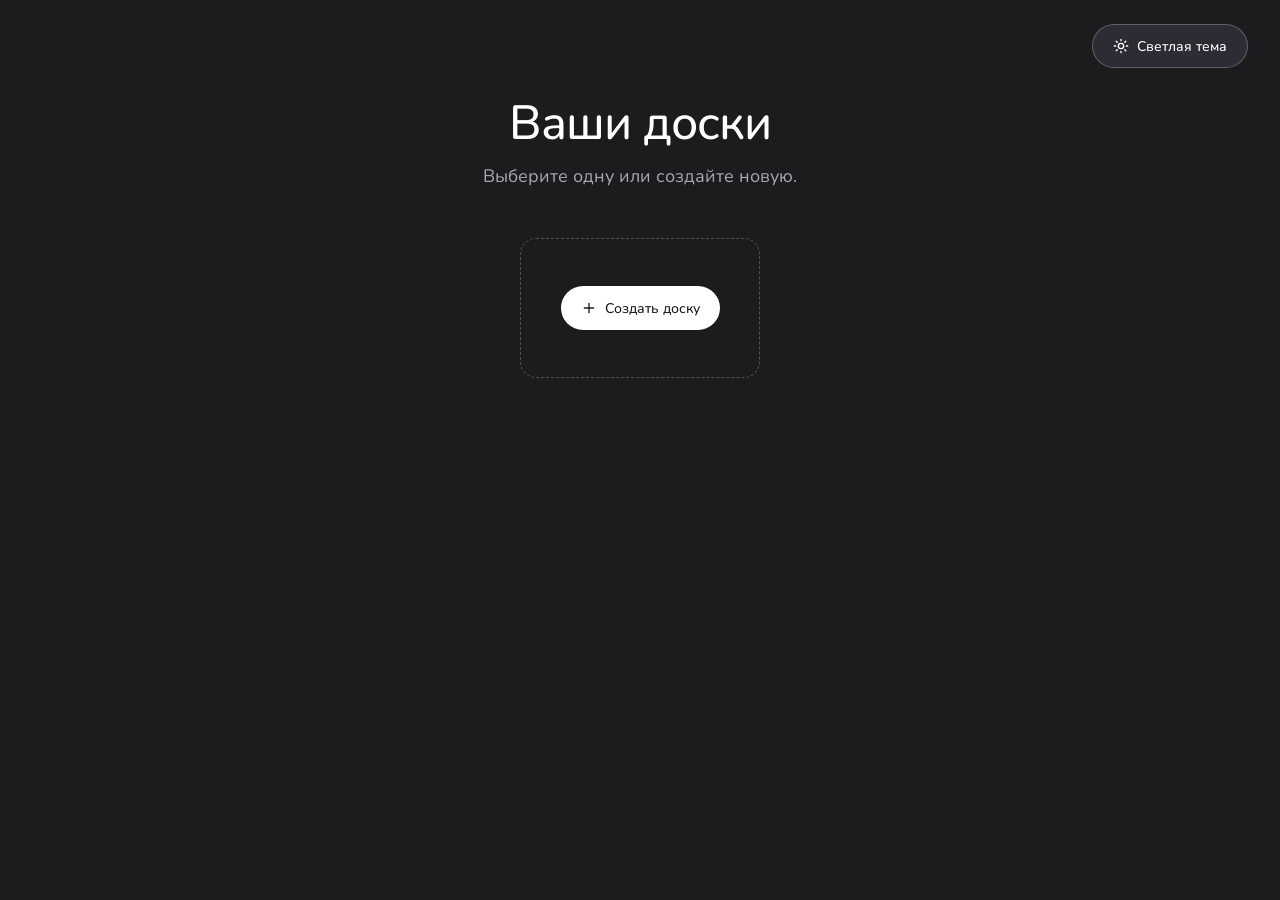
==== admin.html @ 694f5ea3 "Add admin statistics page - New /admin page (admin.html, static/admin.js/css) with charts and   tabl" ====
<!DOCTYPE html>
<html lang="ru">
<head>
<meta charset="UTF-8">
<meta name="viewport" content="width=device-width, initial-scale=1.0">
<meta name="robots" content="noindex">
<title>Статистика</title>
<link rel="stylesheet" href="/static/fonts/nunito.css">
<link rel="stylesheet" href="/static/admin.css">
<script src="/static/theme.js"></script>
</head>
<body>
<div class="page">

  <header class="top">
    <div class="top-title">
      <a class="back" href="/"><svg width="16" height="16" viewBox="0 0 24 24" fill="none" stroke="currentColor" stroke-width="2" stroke-linecap="round" stroke-linejoin="round" aria-hidden="true"><path d="M15 18l-6-6 6-6"/></svg>Ваши доски</a>
      <h1>Статистика</h1>
      <p class="muted" id="meta">Загрузка…</p>
    </div>
    <div class="top-actions">
      <div class="segmented" role="group" aria-label="Период" id="periods">
        <button type="button" data-days="7">7 дней</button>
        <button type="button" data-days="30">30 дней</button>
        <button type="button" data-days="90">90 дней</button>
      </div>
      <button type="button" class="btn-secondary" id="refresh" title="Пересчитать сейчас">
        <svg width="16" height="16" viewBox="0 0 24 24" fill="none" stroke="currentColor" stroke-width="2" stroke-linecap="round" stroke-linejoin="round" aria-hidden="true"><path d="M21 12a9 9 0 1 1-2.6-6.4"/><path d="M21 4v5h-5"/></svg>Обновить
      </button>
      <button type="button" class="btn-secondary" id="theme-toggle"></button>
    </div>
  </header>

  <div class="empty" id="empty" hidden>
    <h2>Пока нет данных</h2>
    <p class="muted">Журнал событий пуст: события появятся в Data/logs, как только кто-нибудь откроет приложение.</p>
  </div>

  <main id="content" hidden>
    <section class="kpis" id="kpis" aria-label="Ключевые цифры"></section>

    <section class="row">
      <div class="card wide">
        <div class="card-head">
          <h2>Гости и новые аккаунты по дням</h2>
          <div class="legend">
            <span><i class="swatch s2"></i>Гости</span>
            <span><i class="swatch s1"></i>Новые аккаунты</span>
          </div>
        </div>
        <div class="chart" id="chart-daily"></div>
      </div>
      <div class="card narrow">
        <h2>Воронка гостей</h2>
        <p class="muted small">Уникальные гости за период</p>
        <div class="hbars" id="funnel"></div>
        <div class="kv"><span class="muted">Ушли на окне имени</span><b id="dropped">—</b></div>
        <p class="muted small">guest.start → guest.prompt → account.create, связь по gid. Роботы не учитываются.</p>
      </div>
    </section>

    <section class="row">
      <div class="card wide">
        <div class="card-head">
          <h2>Активные пользователи в день</h2>
          <span class="muted small">уникальные аккаунты с заходом или входом</span>
        </div>
        <div class="chart" id="chart-active"></div>
      </div>
      <div class="card narrow">
        <h2>Длительность заходов</h2>
        <p class="muted small" id="durations-note">по событиям visit.end</p>
        <div class="hbars" id="durations"></div>
      </div>
    </section>

    <section class="row">
      <div class="card wide">
        <div class="card-head">
          <h2>Удержание по неделям регистрации</h2>
          <span class="muted small">доля аккаунтов, вернувшихся через N дней</span>
        </div>
        <div class="scroll"><div class="cohorts" id="cohorts"></div></div>
        <p class="muted small">«—» — срок ещё не прошёл. Чем ярче ячейка, тем больше доля вернувшихся. Не зависит от выбранного периода.</p>
      </div>
      <div class="card narrow">
        <h2>Когда заходят</h2>
        <p class="muted small">начала заходов по часам</p>
        <div class="chart chart-hours" id="chart-hours"></div>
        <div class="kv"><span class="muted">Пик</span><b id="peak">—</b></div>
      </div>
    </section>

    <section class="row">
      <div class="card third">
        <h2>Браузеры</h2>
        <div class="hbars compact" id="browsers"></div>
      </div>
      <div class="card third">
        <h2>Системы</h2>
        <div class="hbars compact" id="systems"></div>
      </div>
      <div class="card third">
        <h2>Несколько устройств</h2>
        <div class="big" id="multi">—</div>
        <p class="muted small">аккаунтов заходили с 2 и более устройств (уникальные sid)</p>
        <div class="kvs" id="sessions"></div>
      </div>
    </section>

    <section class="card">
      <div class="card-head">
        <h2>Безопасность · последние 24 часа</h2>
        <span class="muted small">login.fail и account.create по адресам</span>
      </div>
      <div class="scroll"><div class="table" id="security"></div></div>
    </section>

    <section class="card">
      <div class="card-head">
        <h2>Последние события</h2>
        <div class="chips" role="group" aria-label="Тип событий" id="filters">
          <button type="button" data-group="all">Все</button>
          <button type="button" data-group="account">Аккаунты</button>
          <button type="button" data-group="session">Входы и выходы</button>
          <button type="button" data-group="visit">Заходы</button>
          <button type="button" data-group="login">Неудачные входы</button>
        </div>
      </div>
      <div class="scroll"><div class="feed" id="feed"></div></div>
    </section>
  </main>
</div>

<script src="/static/auth.js"></script>
<script src="/static/admin.js"></script>
</body>
</html>
---- static/fonts/nunito.css ----
/* Nunito (variable, 200–1000) — хранится локально, работает без интернета.
   Лицензия SIL Open Font License 1.1 — см. OFL.txt рядом. */

/* cyrillic-ext */
@font-face {
  font-family: 'Nunito';
  font-style: normal;
  font-display: swap;
  font-weight: 200 1000;
  src: url('/static/fonts/nunito-cyrillic-ext-wght-normal.woff2') format('woff2');
  unicode-range: U+0460-052F,U+1C80-1C8A,U+20B4,U+2DE0-2DFF,U+A640-A69F,U+FE2E-FE2F;
}

/* cyrillic */
@font-face {
  font-family: 'Nunito';
  font-style: normal;
  font-display: swap;
  font-weight: 200 1000;
  src: url('/static/fonts/nunito-cyrillic-wght-normal.woff2') format('woff2');
  unicode-range: U+0301,U+0400-045F,U+0490-0491,U+04B0-04B1,U+2116;
}

/* latin-ext */
@font-face {
  font-family: 'Nunito';
  font-style: normal;
  font-display: swap;
  font-weight: 200 1000;
  src: url('/static/fonts/nunito-latin-ext-wght-normal.woff2') format('woff2');
  unicode-range: U+0100-02BA,U+02BD-02C5,U+02C7-02CC,U+02CE-02D7,U+02DD-02FF,U+0304,U+0308,U+0329,U+1D00-1DBF,U+1E00-1E9F,U+1EF2-1EFF,U+2020,U+20A0-20AB,U+20AD-20C0,U+2113,U+2C60-2C7F,U+A720-A7FF;
}

/* latin */
@font-face {
  font-family: 'Nunito';
  font-style: normal;
  font-display: swap;
  font-weight: 200 1000;
  src: url('/static/fonts/nunito-latin-wght-normal.woff2') format('woff2');
  unicode-range: U+0000-00FF,U+0131,U+0152-0153,U+02BB-02BC,U+02C6,U+02DA,U+02DC,U+0304,U+0308,U+0329,U+2000-206F,U+20AC,U+2122,U+2191,U+2193,U+2212,U+2215,U+FEFF,U+FFFD;
}
---- static/admin.css ----
/* Страница статистики (/admin) — по дизайн-системе «Like Miro», те же
   токены, что у стартовой страницы. Тёмная тема — по умолчанию. */
:root {
  --page: #1c1c1e;
  --panel: #2c2c34;
  --panel-border: rgba(255,255,255,0.08);
  --text: #ffffff;
  --text2: #a5a8b5;
  --secondary-border: rgba(255,255,255,0.24);
  --track: rgba(255,255,255,0.08);
  --grid: rgba(255,255,255,0.08);
  --primary-bg: #ffffff;
  --primary-fg: #1c1c1e;
  --tip-bg: #ffffff;
  --tip-fg: #1c1c1e;
  /* ряды графиков (проверены на контраст и различимость при дальтонизме) */
  --s1: #3987e5;
  --s2: #d95926;
  /* статусы — всегда со значком и словом */
  --st-critical-bg: rgba(208,59,59,0.22);
  --st-critical: #e66767;
  --st-warning-bg: rgba(250,178,25,0.18);
  --st-warning: #fab219;
  --st-good: #0ca30c;
  --font: 'Nunito', -apple-system, BlinkMacSystemFont, 'Noto Sans', sans-serif;
  --mono: ui-monospace, SFMono-Regular, Menlo, Consolas, monospace;
  color-scheme: dark;
}

:root[data-theme="light"] {
  --page: #f7f8fa;
  --panel: #ffffff;
  --panel-border: #e0e2e8;
  --text: #1c1c1e;
  --text2: #555a6a;
  --secondary-border: #c7cad5;
  --track: #eef0f4;
  --grid: #eef0f3;
  --primary-bg: #1c1c1e;
  --primary-fg: #ffffff;
  --tip-bg: #1c1c1e;
  --tip-fg: #ffffff;
  --s1: #2a78d6;
  --s2: #eb6834;
  --st-critical-bg: #fbd4d4;
  --st-critical: #b02a2a;
  --st-warning-bg: #fff4c4;
  --st-warning: #746019;
  --st-good: #0a7d0a;
  color-scheme: light;
}

* { box-sizing: border-box; }

body {
  margin: 0;
  font-family: var(--font);
  background: var(--page);
  color: var(--text);
  min-height: 100vh;
  padding: 48px 24px 64px;
}

button { font-family: inherit; }
svg { display: block; flex-shrink: 0; }
h1, h2, p { margin: 0; }
h2 { font-size: 18px; font-weight: 600; line-height: 1.3; }

.page { max-width: 1200px; margin: 0 auto; display: flex; flex-direction: column; gap: 24px; }
#content { display: flex; flex-direction: column; gap: 24px; }
#content[hidden] { display: none; }

.muted { color: var(--text2); }
.small { font-size: 13px; }

/* --- шапка --- */
.top { display: flex; flex-wrap: wrap; align-items: flex-end; justify-content: space-between; gap: 16px; }
.top-title { display: flex; flex-direction: column; gap: 8px; }
.top h1 { font-size: 40px; line-height: 1.15; font-weight: 600; letter-spacing: -1px; }
.top-actions { display: flex; flex-wrap: wrap; align-items: center; gap: 12px; }
.back {
  display: inline-flex; align-items: center; gap: 6px;
  color: var(--text2); text-decoration: none; font-size: 14px; font-weight: 500;
}
.back:hover { color: var(--text); }

.segmented {
  display: flex; gap: 4px; padding: 4px;
  background: var(--panel); border: 1px solid var(--panel-border); border-radius: 9999px;
}
.segmented button, .chips button {
  min-height: 36px; padding: 0 16px; border-radius: 9999px; cursor: pointer;
  font-size: 14px; font-weight: 600; color: var(--text); background: transparent;
  border: 0;
  transition: background 0.15s ease, color 0.15s ease;
}
.segmented button:hover, .chips button:hover { background: var(--track); }
.segmented button[aria-pressed="true"], .chips button[aria-pressed="true"] {
  background: var(--primary-bg); color: var(--primary-fg);
}
.chips { display: flex; flex-wrap: wrap; gap: 6px; }
.chips button { border: 1px solid var(--secondary-border); font-size: 13px; padding: 0 14px; }
.chips button[aria-pressed="true"] { border-color: var(--primary-bg); }

.btn-secondary {
  min-height: 44px; padding: 0 18px; border-radius: 9999px; cursor: pointer;
  border: 1px solid var(--secondary-border); background: transparent; color: var(--text);
  font-size: 14px; font-weight: 600; display: inline-flex; align-items: center; gap: 8px;
}
.btn-secondary:hover { background: var(--track); }
.btn-secondary:disabled { opacity: 0.6; cursor: default; }
:focus-visible { outline: 2px solid var(--s1); outline-offset: 2px; }

/* --- карточки --- */
.row { display: flex; flex-wrap: wrap; gap: 16px; }
.card {
  background: var(--panel); border: 1px solid var(--panel-border); border-radius: 16px;
  padding: 24px; display: flex; flex-direction: column; gap: 14px; min-width: 0;
}
.card.wide { flex: 999 1 560px; }
.card.narrow { flex: 1 1 320px; }
.card.third { flex: 1 1 300px; }
.card-head { display: flex; flex-wrap: wrap; justify-content: space-between; align-items: baseline; gap: 12px; }
.scroll { overflow-x: auto; }

.empty[hidden] { display: none; }
.empty { background: var(--panel); border: 1px solid var(--panel-border); border-radius: 16px; padding: 48px 24px; text-align: center; display: flex; flex-direction: column; gap: 8px; }

/* --- ключевые цифры --- */
.kpis { display: flex; flex-wrap: wrap; gap: 16px; }
.kpi {
  flex: 1 1 170px; min-width: 0; background: var(--panel); border: 1px solid var(--panel-border);
  border-radius: 16px; padding: 20px; display: flex; flex-direction: column; gap: 6px;
}
.kpi-label { font-size: 13px; font-weight: 600; color: var(--text2); }
.kpi-value { font-size: 34px; line-height: 1.1; font-weight: 700; letter-spacing: -0.5px; }
.kpi-note { font-size: 13px; color: var(--text2); }
.big { font-size: 34px; font-weight: 700; line-height: 1.1; }

/* --- легенда --- */
.legend { display: flex; gap: 16px; font-size: 13px; color: var(--text2); }
.legend span { display: inline-flex; align-items: center; gap: 6px; }
.swatch { width: 10px; height: 10px; border-radius: 3px; display: inline-block; }
.swatch.s1 { background: var(--s1); }
.swatch.s2 { background: var(--s2); }

/* --- столбчатые и линейные графики --- */
.chart { display: flex; gap: 8px; }
.y-axis {
  display: flex; flex-direction: column; justify-content: space-between;
  font-size: 12px; color: var(--text2); text-align: right; width: 32px; flex-shrink: 0;
}
.plot-wrap { flex: 1 1 0; min-width: 0; display: flex; flex-direction: column; gap: 6px; }
.plot {
  position: relative; display: flex; align-items: flex-end; gap: 2px;
  border-bottom: 1px solid var(--grid);
  background-image: linear-gradient(var(--grid) 1px, transparent 1px);
  background-size: 100% 50%;
}
.x-axis { display: flex; justify-content: space-between; font-size: 12px; color: var(--text2); }
.hit {
  position: relative; flex: 1 1 0; min-width: 0; height: 100%;
  display: flex; align-items: flex-end; justify-content: center; gap: 1px;
}
.bar { flex: 1 1 0; max-width: 10px; border-radius: 4px 4px 0 0; min-height: 0; }
.chart-hours .bar { max-width: none; }
.bar.s1 { background: var(--s1); }
.bar.s2 { background: var(--s2); }
.hit:hover .bar { opacity: 0.85; }
.hit .cross { display: none; position: absolute; top: 0; bottom: 0; left: 50%; width: 1px; background: var(--text2); }
.hit:hover .cross { display: block; }
.tip {
  display: none; position: absolute; bottom: calc(100% + 6px); left: 50%; transform: translateX(-50%);
  white-space: nowrap; z-index: 5; pointer-events: none;
  background: var(--tip-bg); color: var(--tip-fg); border-radius: 8px; padding: 8px 10px;
  font-size: 12px; line-height: 1.5; box-shadow: 0 8px 24px rgba(0,0,0,.25);
}
.hit:hover .tip, .hit:focus-within .tip { display: block; }
.line-svg { position: absolute; inset: 0; width: 100%; height: 100%; overflow: visible; }
.line-svg path { fill: none; stroke: var(--s1); stroke-width: 2; stroke-linejoin: round; stroke-linecap: round; vector-effect: non-scaling-stroke; }
.hits { position: absolute; inset: 0; display: flex; }
.no-data { font-size: 14px; color: var(--text2); padding: 24px 0; }

/* --- горизонтальные полосы --- */
.hbars { display: flex; flex-direction: column; gap: 14px; }
.hbar { display: flex; flex-direction: column; gap: 6px; }
.hbar-head { display: flex; justify-content: space-between; gap: 12px; font-size: 14px; }
.hbar-head b { font-weight: 700; }
.hbar-head b span { font-weight: 500; color: var(--text2); }
.track { height: 12px; background: var(--track); border-radius: 9999px; overflow: hidden; }
.fill { height: 100%; background: var(--s1); border-radius: 9999px; }
.hbars.compact { gap: 12px; }
.hbars.compact .hbar { display: grid; grid-template-columns: 90px minmax(0, 1fr) 44px; align-items: center; gap: 12px; font-size: 14px; }
.hbars.compact .track { height: 10px; }
.hbars.compact .pct { text-align: right; font-weight: 700; }

.kv { display: flex; justify-content: space-between; gap: 12px; padding-top: 12px; border-top: 1px solid var(--panel-border); font-size: 14px; }
.kvs { display: flex; flex-direction: column; gap: 8px; padding-top: 12px; border-top: 1px solid var(--panel-border); font-size: 14px; }
.kvs div { display: flex; justify-content: space-between; gap: 12px; }

/* --- удержание --- */
.cohorts { min-width: 460px; display: flex; flex-direction: column; gap: 4px; font-size: 14px; }
.cohort-row { display: grid; grid-template-columns: minmax(0, 1.6fr) 80px repeat(3, minmax(0, 1fr)); gap: 4px; align-items: center; }
.cohort-row.head { color: var(--text2); font-size: 13px; font-weight: 600; }
.cohort-row > span { padding: 8px; }
.cohort-row .num { text-align: right; color: var(--text2); }
.cohort-row .cell { text-align: center; border-radius: 8px; font-weight: 700; padding: 10px 8px; }
.cohort-row.head .cell { font-weight: 600; padding: 4px 8px; }

/* --- безопасность --- */
.table { min-width: 640px; display: flex; flex-direction: column; font-size: 14px; }
.sec-row { display: grid; grid-template-columns: 150px 140px 130px minmax(0, 1fr) 170px; gap: 12px; align-items: center; padding: 12px 0; border-top: 1px solid var(--panel-border); }
.sec-row.head { color: var(--text2); font-size: 13px; font-weight: 600; border-top: 0; padding: 8px 0; }
.sec-row .r { text-align: right; }
.sec-row .ip { font-family: var(--mono); font-size: 13px; }
.sec-row .names { color: var(--text2); overflow: hidden; text-overflow: ellipsis; white-space: nowrap; }
.status { display: inline-flex; align-items: center; gap: 6px; padding: 4px 10px; border-radius: 9999px; font-size: 13px; font-weight: 600; background: var(--track); }
.status.blocked { background: var(--st-critical-bg); }
.status.blocked svg { stroke: var(--st-critical); }
.status.suspicious { background: var(--st-warning-bg); }
.status.suspicious svg { stroke: var(--st-warning); }
.status.normal svg { stroke: var(--st-good); }

/* --- лента --- */
.feed { min-width: 760px; display: flex; flex-direction: column; font-family: var(--mono); font-size: 13px; line-height: 1.5; }
.feed-row { display: grid; grid-template-columns: 130px 130px minmax(0, 1fr); gap: 16px; padding: 8px 0; border-top: 1px solid var(--panel-border); }
.feed-row .t { color: var(--text2); }
.feed-row .e { font-weight: 700; }
.feed-row .d { color: var(--text2); overflow: hidden; text-overflow: ellipsis; white-space: nowrap; }

@media (max-width: 600px) {
  body { padding: 32px 16px 48px; }
  .top h1 { font-size: 32px; }
}
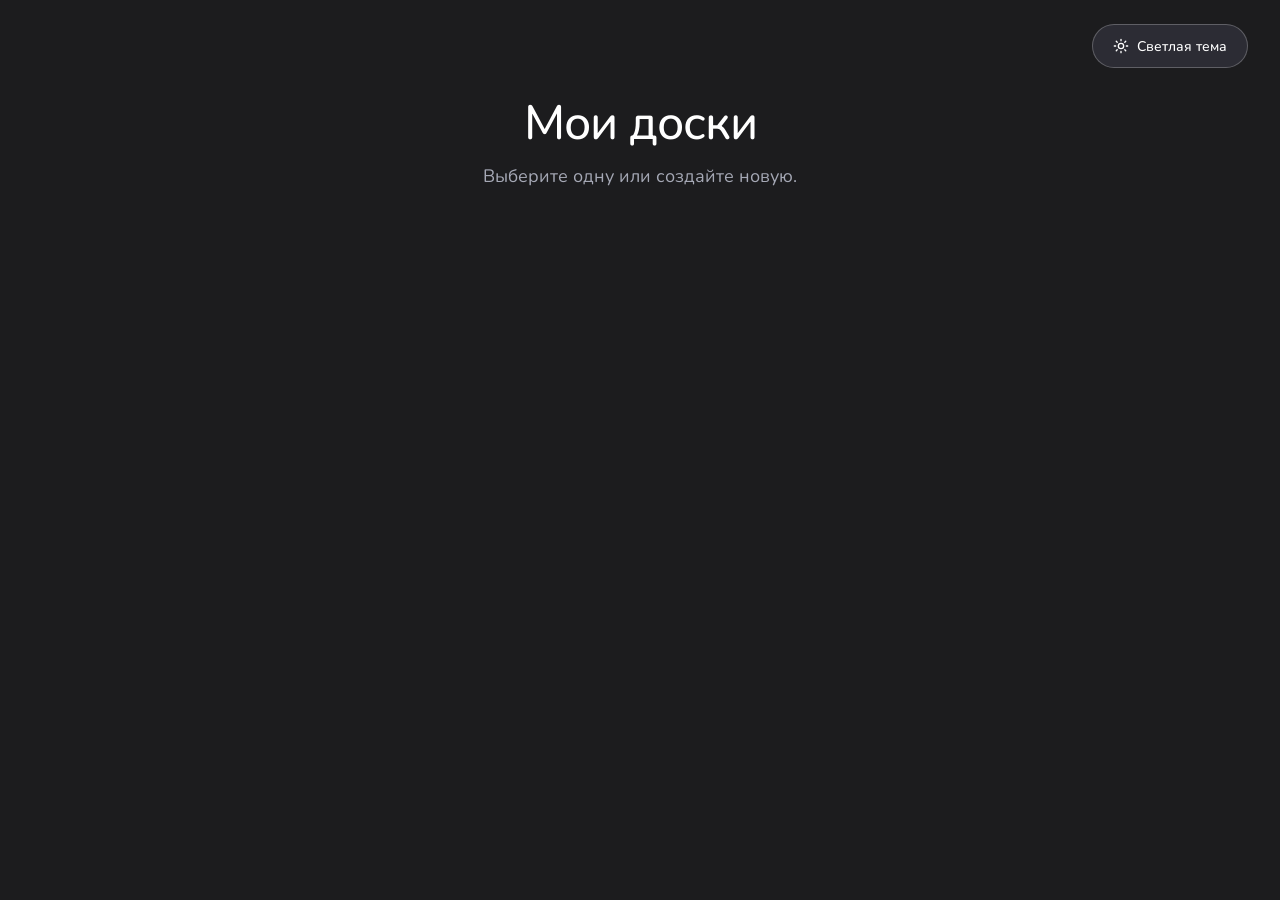
==== commit 20c446bf: "Start page tabs and notifications for shared boards - When boards are shared with the user, the star" ====
--- a/admin.html
+++ b/admin.html
@@ -14,7 +14,7 @@
 
   <header class="top">
     <div class="top-title">
-      <a class="back" href="/"><svg width="16" height="16" viewBox="0 0 24 24" fill="none" stroke="currentColor" stroke-width="2" stroke-linecap="round" stroke-linejoin="round" aria-hidden="true"><path d="M15 18l-6-6 6-6"/></svg>Ваши доски</a>
+      <a class="back" href="/"><svg width="16" height="16" viewBox="0 0 24 24" fill="none" stroke="currentColor" stroke-width="2" stroke-linecap="round" stroke-linejoin="round" aria-hidden="true"><path d="M15 18l-6-6 6-6"/></svg>Мои доски</a>
       <h1>Статистика</h1>
       <p class="muted" id="meta">Загрузка…</p>
     </div>
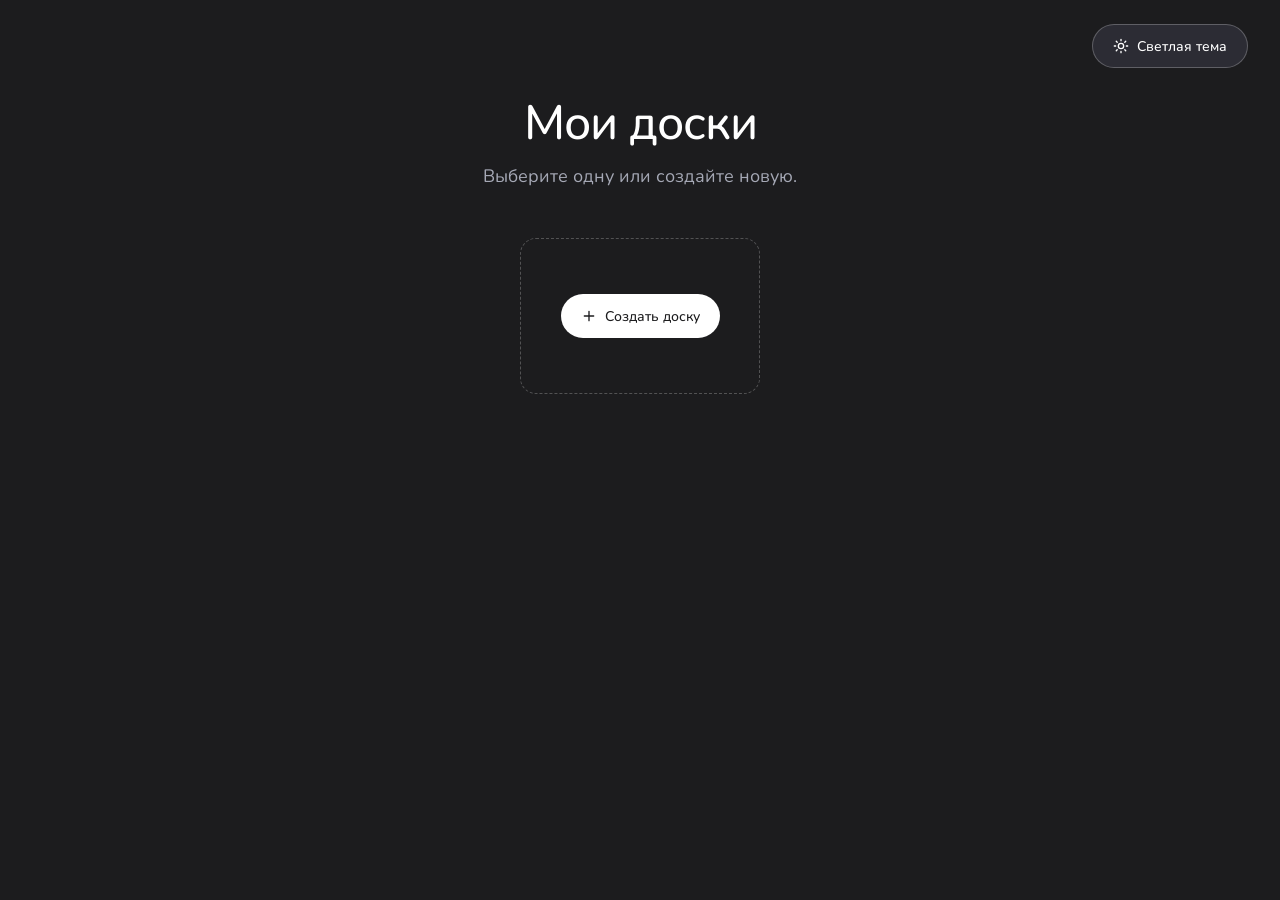
==== commit a035e1a4: "Add Telegram bot and site icons - New bot.py (python-telegram-bot): shows the user's own and shared " ====
--- a/admin.html
+++ b/admin.html
@@ -5,6 +5,9 @@
 <meta name="viewport" content="width=device-width, initial-scale=1.0">
 <meta name="robots" content="noindex">
 <title>Статистика</title>
+<link rel="icon" href="/static/icons/favicon.ico" sizes="any">
+<link rel="icon" type="image/png" sizes="32x32" href="/static/icons/icon-32.png">
+<link rel="apple-touch-icon" href="/static/icons/apple-touch-icon.png">
 <link rel="stylesheet" href="/static/fonts/nunito.css">
 <link rel="stylesheet" href="/static/admin.css">
 <script src="/static/theme.js"></script>
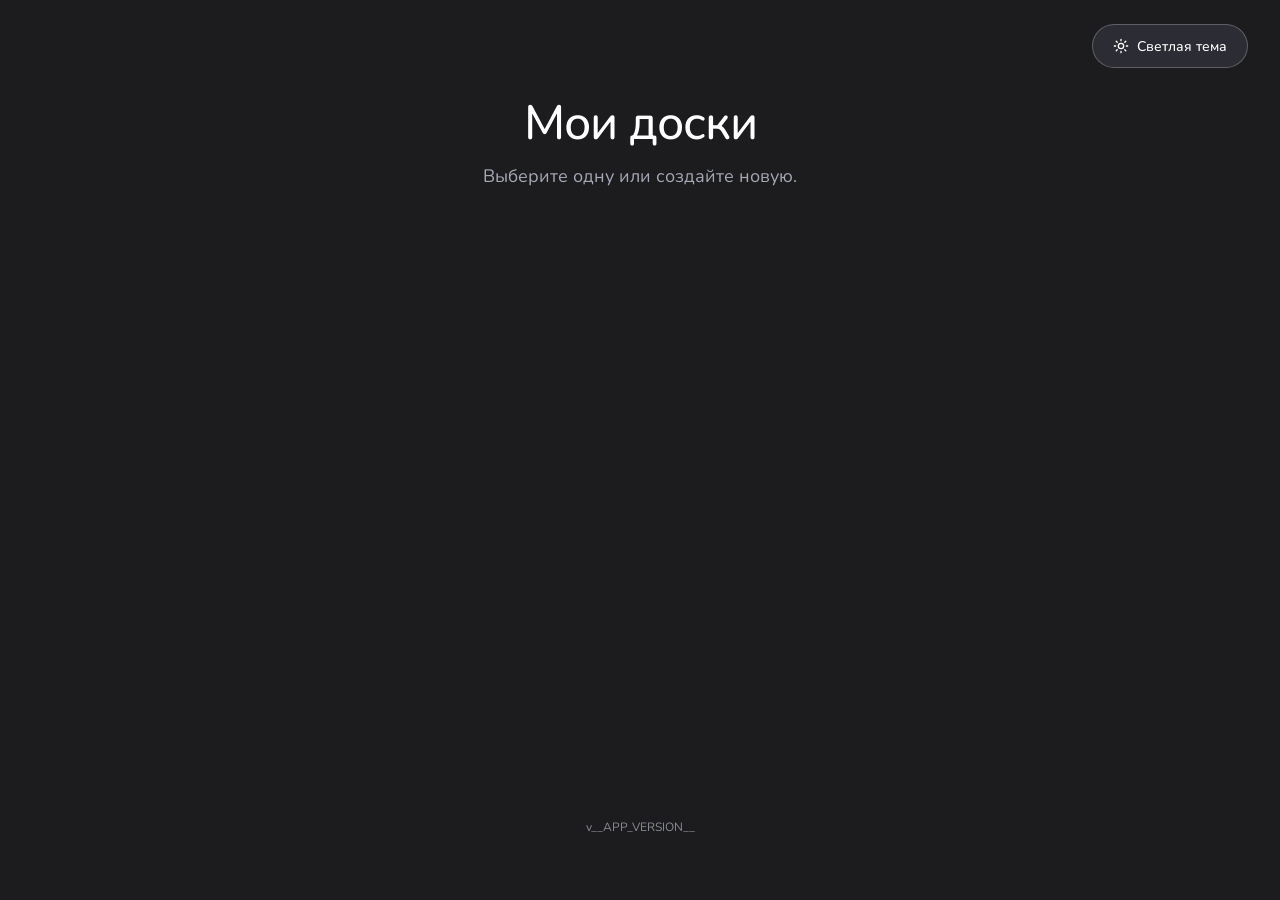
==== commit 8479ffd5: "Add Yandex Metrika counter to all pages - Yandex Metrika counter 113758263 in <head> of the start, b" ====
--- a/admin.html
+++ b/admin.html
@@ -3,6 +3,20 @@
 <head>
 <meta charset="UTF-8">
 <meta name="viewport" content="width=device-width, initial-scale=1.0">
+<!-- Yandex.Metrika counter -->
+<script type="text/javascript">
+    (function(m,e,t,r,i,k,a){
+        m[i]=m[i]||function(){(m[i].a=m[i].a||[]).push(arguments)};
+        m[i].l=1*new Date();
+        for (var j = 0; j < document.scripts.length; j++) {if (document.scripts[j].src === r) { return; }}
+        k=e.createElement(t),a=e.getElementsByTagName(t)[0],k.async=1,k.src=r,a.parentNode.insertBefore(k,a)
+    })(window, document,'script','https://mc.yandex.ru/metrika/tag.js?id=113758263', 'ym');
+
+    // секрет ссылки-приглашения (/invite/<секрет>) в Метрику не отправляем
+    var kanbanHideInvite = function (u) { return String(u || '').replace(/(\/invite\/)[^\/?#]+/, '$1-'); };
+    ym(113758263, 'init', {ssr:true, webvisor:true, clickmap:true, ecommerce:"dataLayer", referrer: kanbanHideInvite(document.referrer), url: kanbanHideInvite(location.href), accurateTrackBounce:true, trackLinks:true});
+</script>
+<!-- /Yandex.Metrika counter -->
 <meta name="robots" content="noindex">
 <title>Статистика</title>
 <link rel="icon" href="/static/icons/favicon.ico" sizes="any">
@@ -13,6 +27,8 @@
 <script src="/static/theme.js"></script>
 </head>
 <body>
+<!-- Yandex.Metrika counter (без JavaScript) -->
+<noscript><div><img src="https://mc.yandex.ru/watch/113758263" style="position:absolute; left:-9999px;" alt="" /></div></noscript>
 <div class="page">
 
   <header class="top">
